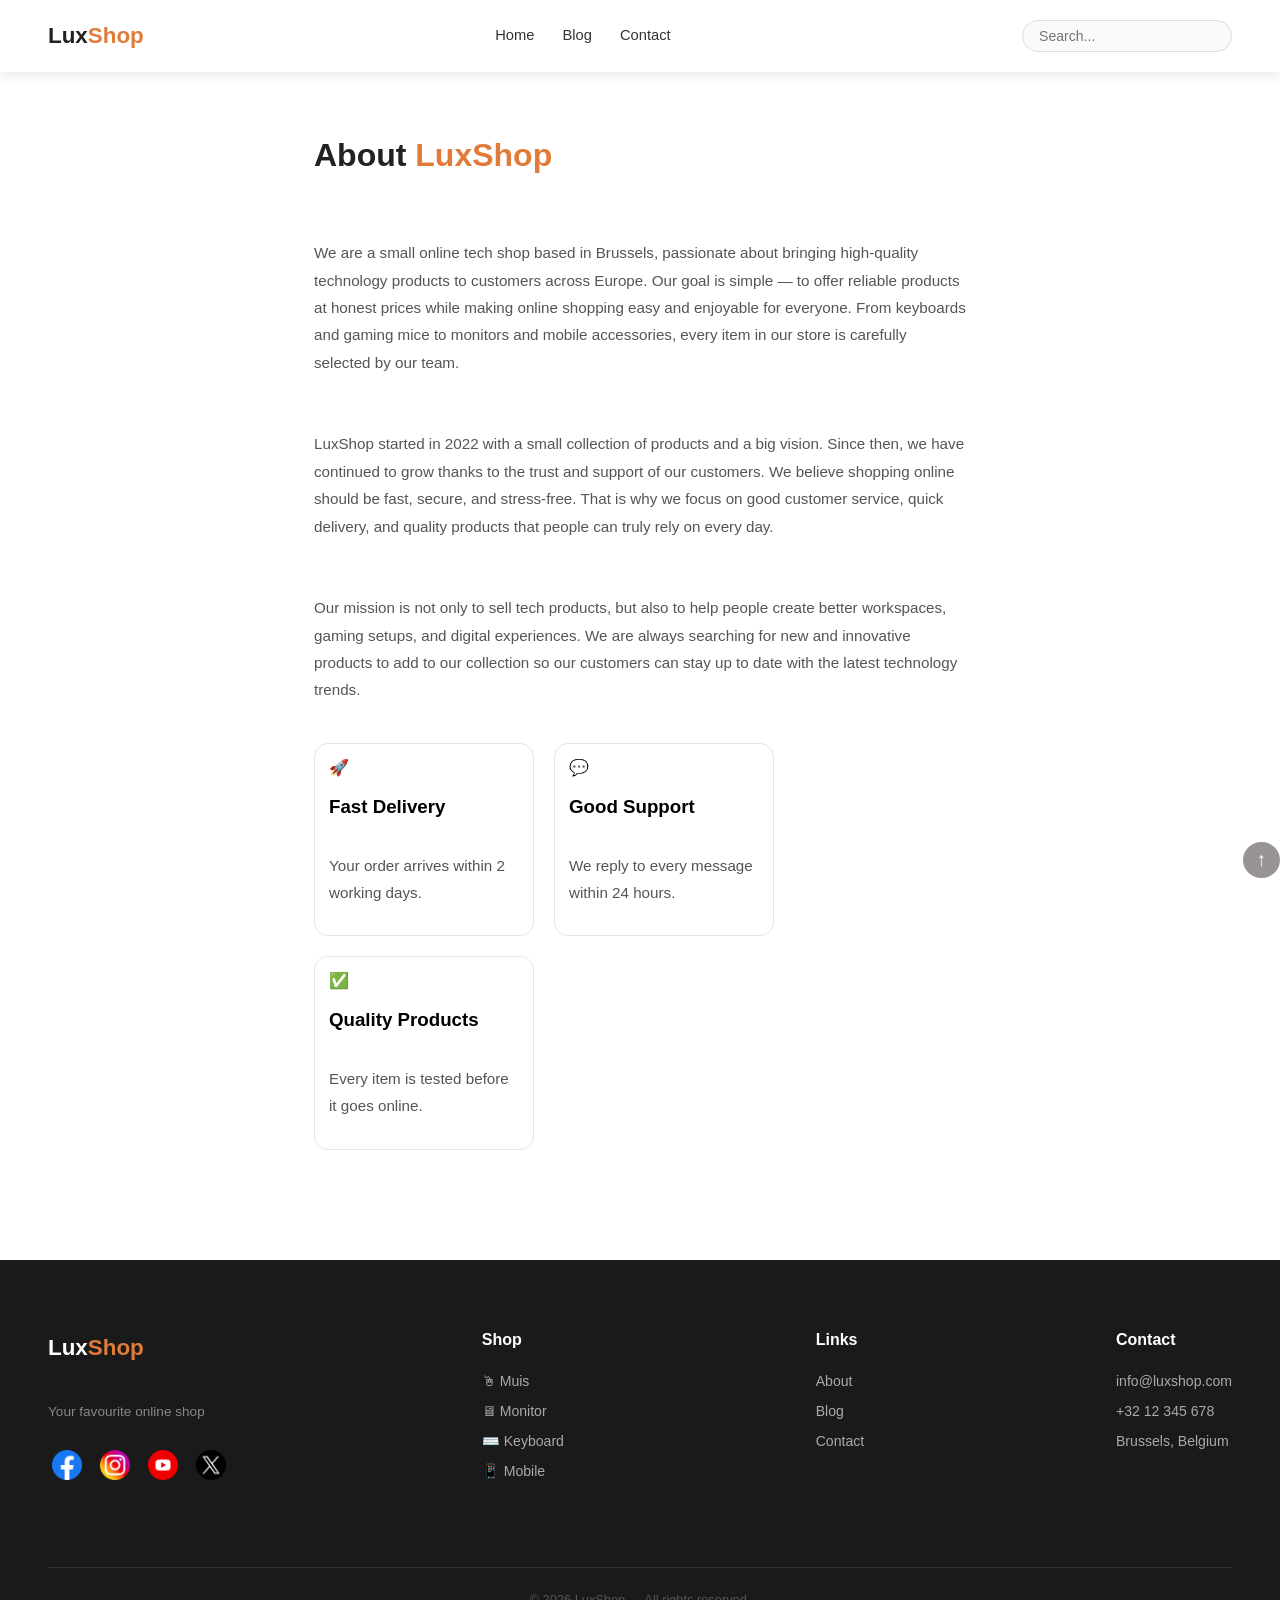
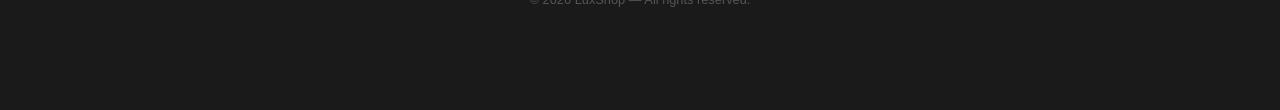
==== about.html @ 51828197 "last update" ====
<!DOCTYPE html>
<html lang="en">
<head>
    <meta charset="UTF-8">
    <meta name="viewport" content="width=device-width, initial-scale=1.0">
    <title>about</title>
    <link rel="stylesheet" href="CSS/EINDPRO.css">
</head>
<body>

   <header class="head">

        <a class="logo" href="EINDPROJECT.html">Lux<span>Shop</span></a>

        <nav class="menu">
           
            <a href="EINDPROJECT.html">Home</a>
            <a href="blog.html">Blog</a>
            <a href="contact.html">Contact</a>
        </nav>

        <div class="box">
            <input type="text" placeholder="Search..." />
          </div></header>

    
<section class="about">

  <h1>About <span>LuxShop</span></h1>

<p>
  We are a small online tech shop based in Brussels, passionate about bringing high-quality technology products to customers across Europe. Our goal is simple — to offer reliable products at honest prices while making online shopping easy and enjoyable for everyone. From keyboards and gaming mice to monitors and mobile accessories, every item in our store is carefully selected by our team.
</p>

<p>
  LuxShop started in 2022 with a small collection of products and a big vision. Since then, we have continued to grow thanks to the trust and support of our customers. We believe shopping online should be fast, secure, and stress-free. That is why we focus on good customer service, quick delivery, and quality products that people can truly rely on every day.
</p>

<p>
  Our mission is not only to sell tech products, but also to help people create better workspaces, gaming setups, and digital experiences. We are always searching for new and innovative products to add to our collection so our customers can stay up to date with the latest technology trends.
</p>

  <div class="cards">
    <div class="card">
      <span>🚀</span>
      <h3>Fast Delivery</h3>
      <p>Your order arrives within 2 working days.</p>
    </div>
    <div class="card">
      <span>💬</span>
      <h3>Good Support</h3>
      <p>We reply to every message within 24 hours.</p>
    </div>
    <div class="card">
      <span>✅</span>
      <h3>Quality Products</h3>
      <p>Every item is tested before it goes online.</p>
    </div>
  </div>

</section>


  <footer class="foot">

    <div class="fcol">
      <h1 class="flogo">Lux<span>Shop</span></h1>
      <p class="ftag">Your favourite online shop</p>
      <div class="srow">
        <a class="sicon" href="https://facebook.com">
          <img src="AFBEELDING/facebook.png"/>
        </a>
        <a class="sicon" href="https://instagram.com">
          <img src="AFBEELDING/social.png"/>
        </a>
        <a class="sicon" href="https://youtube.com">
          <img src="AFBEELDING/youtube.png"/>
        </a>
        <a class="sicon" href="https://x.com">
          <img src="AFBEELDING/twitter.png"/>
        </a>
      </div>
    </div>

    <div class="fcol">
      <h1 class="ftitle">Shop</h1>
      <a href="#">🖱 Muis</a>
      <a href="#">🖥 Monitor</a>
      <a href="#">⌨️ Keyboard</a>
      <a href="#">📱 Mobile</a>
    </div>

    <div class="fcol">
      <h1 class="ftitle">Links</h1>
      <a href="about.html">About</a>
      <a href="blog.html">Blog</a>
      <a href="contact.html">Contact</a>
    </div>

    <div class="fcol">
      <h1 class="ftitle">Contact</h1>
      <a href="mailto:info@luxshop.com">info@luxshop.com</a>
      <a href="tel:+3212345678">+32 12 345 678</a>
      <a href="#">Brussels, Belgium</a>
    </div>

    <div class="fbot">© 2026 LuxShop — All rights reserved.</div>

  </footer>

 <a href="#" class="top-btn">↑</a>

</body>
</html>
---- CSS/EINDPRO.css ----
/* ===========================
   RESET & BASE
=========================== */
html {
    box-sizing: border-box;
    scroll-behavior: smooth;
}

*,
*:before,
*:after {
    box-sizing: inherit;
}

body {
    margin: 0;
    padding: 0;
    font-family: 'Poppins', sans-serif;
}

/* ===========================
   SCROLL TO TOP BUTTON
=========================== */
.top-btn {
    position: fixed;
    bottom: 22px;
    right: 0px;
    background: #999393;
    color: white;
    width: 37px;
    height: 36px;
    border-radius: 50%;
    text-decoration: none;
    display: flex;
    align-items: center;
    justify-content: center;
    font-size: 19px;
    z-index: 100;
}



/* ===========================
   HEADER
=========================== */
.head {
    background: #fff;
    box-shadow: 0 4px 12px rgba(0, 0, 0, 0.09);
    padding: 20px 48px;
    display: flex;
    align-items: center;
    justify-content: space-between;
    flex-wrap: wrap;
    gap: 16px;
    position: fixed;
    width: 100%;
    top: 0;
    z-index: 200;
}

.logo {
    font-size: 1.4rem;
    font-weight: 600;
    color: #222;
    text-decoration: none;
}

.logo span {
    color: #e07b3a;
}

.menu {
    display: flex;
    align-items: center;
    gap: 28px;
    flex-wrap: wrap;
}

.menu a {
    text-decoration: none;
    color: #333;
    font-size: 0.92rem;
    font-weight: 500;
    border-bottom: 2px solid transparent;
}

.menu a:hover {
    color: #e07b3a;
    border-bottom-color: #e07b3a;
}

/* DROPDOWN */
.drop {
    display: flex;
    flex-direction: column;
    position: relative;
}

.drop summary {
    list-style: none;
    cursor: pointer;
    font-size: 0.92rem;
    font-weight: 500;
    color: #333;
    border-bottom: 2px solid transparent;
    white-space: nowrap;
}

.dlist {
    position: absolute;
    top: 30px;
    background: #fff;
    border: 1px solid #eee;
    border-radius: 8px;
    box-shadow: 0 6px 20px rgba(0, 0, 0, 0.09);
    min-width: 150px;
    padding: 0;
    list-style: none;
    z-index: 300;
}

.dlist a {
    display: block;
    padding: 9px 16px;
    font-size: 0.88rem;
    color: #333;
    text-decoration: none;
}

.dlist a:hover {
    background: #fff5ef;
    color: #e07b3a;
}

.add-basket-btn:hover {
    transform: scale(0.99);
}


/* SEARCH BOX */
.box input {
    border: 1.5px solid #ddd;
    border-radius: 50px;
    padding: 7px 16px;
    background: #fafafa;
    font-size: 0.88rem;
    outline: none;
}
.D-L {
    width: 52px;
    height: 28px;
    border-radius: 50px;
    background-color: #ddd;
    display: flex;
    justify-content: start;
    align-items: center;
    padding: 3px;
    cursor: pointer;
    transition: justify-content 0.3s ease;
}



.DL-click {
    width: 22px;
    height: 22px;
    background: white;
    border-radius: 50%;
    display: flex;
    align-items: center;
    justify-content: center;
    font-size: 13px;
 
}


/* BASKET BUTTON */
.basket {
    display: flex;
    align-items: center;
    gap: 6px;
    cursor: pointer;
    font-size: 0.92rem;
    font-weight: 500;
    color: #333;
    position: relative;
}

.basket:hover {
    color: #e07b3a;
}

.basket-count {
    background: #e07b3a;
    color: white;
    font-size: 0.72rem;
    font-weight: 600;
    border-radius: 50%;
    width: 20px;
    height: 20px;
    display: flex;
    align-items: center;
    justify-content: center;
}

/* ===========================
   BASKET PANEL
=========================== */
.Basket-pl {
    position: fixed;
    bottom: 0;
    right: -320px;
    width: 300px;
    height: 84vh;
    background: #ffffff;
    border-radius: 20px 20px 0 0;
    box-shadow: 0 0 25px rgba(0, 0, 0, 0.15);
    display: flex;
    flex-direction: column;
    z-index: 150;
    transition: right 0.3s ease;
}

.basket-header {
    padding: 16px 20px 8px;
    border-bottom: 1px solid #eee;
}

.basket-header h2 {
    margin: 0;
    font-size: 1rem;
    color: #222;
}

/* Scrollable products list */
.buy-producten {
    flex-grow: 1;
    flex-shrink: 1;
    flex-basis: 0%;
    overflow-y: auto;     /* ai */
  
    padding: 12px;
    display: flex;
    flex-direction: column;
    gap: 12px;
}

/* Each basket item */
.basket-item {
    display: flex;
    align-items: center;
    gap: 10px;
    background: #fafafa;
    border: 1px solid #eee;
    border-radius: 10px;
    padding: 8px;
}

.basket-item-img {
    width: 60px;
    height: 60px;
    object-fit: cover;
    border-radius: 8px;
    flex-shrink: 0;
}

.basket-item-info {
    flex: 1;
    min-width: 0;
}

.basket-item-name {
    font-size: 0.8rem;
    font-weight: 500;
    color: #1a1814;
    margin: 0 0 2px;
    white-space: nowrap;
    overflow: hidden;
    text-overflow: ellipsis;
}

.basket-item-price {
    font-size: 0.88rem;
    font-weight: 600;
    color: #e07b3a;
    margin: 0 0 6px;
}

/* Quantity controls */
.qty-controls {
    display: flex;
    align-items: center;
    gap: 6px;
}

.qty-btn {
    width: 24px;
    height: 24px;
    border: 1px solid #ddd;
    background: #fff;
    border-radius: 50%;
    font-size: 1rem;
    cursor: pointer;
    display: flex;
    align-items: center;
    justify-content: center;
    font-weight: 600;
    color: #333;
    line-height: 1;
}

.qty-btn:hover {
    background: #e07b3a;
    color: #fff;
    border-color: #e07b3a;
}

.qty-number {
    font-size: 0.88rem;
    font-weight: 600;
    min-width: 20px;
    text-align: center;
}

/* Trash button */
.trash-btn {
    background: none;
    border: none;
    cursor: pointer;
    font-size: 1rem;
    color: #aaa;
    padding: 4px;
    flex-shrink: 0;
}

.trash-btn:hover {
    color: #e53935;
}

/* Basket total */
.basket-total {
    padding: 10px 20px;
    font-size: 0.95rem;
    color: #333;
    border-top: 1px solid #eee;
    text-align: right;
}

.basket-total strong {
    color: #e07b3a;
    font-size: 1.1rem;
}

/* Bottom buttons */
.BtnBasket {
    display: flex;
}

.BtnBasket button {
    width: 50%;
    height: 52px;
    border: none;
    font-size: 0.9rem;
    font-weight: bold;
    cursor: pointer;
}

.button-close {
    background: #f1f1f1;
    color: #333;
}

.button-close:hover {
    background: #ddd;
}

.button-pay {
    background: #22c55e;
    color: white;
}

.button-pay:hover {
    background: #16a34a;
}

/* ===========================
   PRODUCT DETAIL OVERLAY
=========================== */
.detail-overlay {
    display: none;
    position: fixed;
    top: 0;
    left: 0;
    width: 100%;
    height: 100%;
    background: rgba(0, 0, 0, 0.5);
    z-index: 400;
    align-items: flex-start;
    justify-content: center;
    padding-top: 80px;
}

.detail-overlay.active {
    display: flex;
}

.detail-box {
    background: #fff;
    width: 90%;
    max-width: 800px;
    height: 30vh;
    min-height: 220px;
    border-radius: 16px;
    position: relative;
    overflow: hidden;
    display: flex;
}

.detail-close {
    position: absolute;
    top: 12px;
    right: 14px;
    background: #eee;
    border: none;
    border-radius: 50%;
    width: 30px;
    height: 30px;
    font-size: 0.9rem;
    cursor: pointer;
    z-index: 10;
    font-weight: bold;
    color: #333;
}

.detail-close:hover {
    background: #e07b3a;
    color: #fff;
}

.detail-content {
    display: flex;
    width: 100%;
    height: 100%;
}

.detail-img {
    width: 220px;
    height: 100%;
    object-fit: cover;
    flex-shrink: 0;
}

.detail-info {
    padding: 24px 20px;
    display: flex;
    flex-direction: column;
    gap: 8px;

    overflow-y: auto;
    /* ai */

}

.detail-model {
    font-size: 0.78rem;
    text-transform: uppercase;
    letter-spacing: 0.08em;
    color: #a09a92;
}

.detail-name {
    font-size: 1.1rem;
    font-weight: 600;
    color: #1a1814;
    margin: 0;
}

.detail-price {
    font-size: 1.3rem;
    font-weight: 600;
    color: #e07b3a;
    margin: 0;
}

.detail-desc {
    font-size: 0.85rem;
    color: #666;
    line-height: 1.7;
}

.detail-features {
    font-size: 0.83rem;
    color: #555;
    padding-left: 16px;
    margin: 0;
    line-height: 1.8;
}

/* ===========================
   PRODUCTS GRID
=========================== */
.s-muis {
    width: 100%;
    padding: 120px 48px 60px;
    display: flex;
    flex-direction: row;
    flex-wrap: wrap;
    gap: 20px;
    justify-content: center;
}

/* PRODUCT CARD */
.card {
    background: #fff;
    border-radius: 14px;
    border: 1px solid #e8e4de;
    width: 220px;
    padding: 14px;
    display: flex;
    flex-direction: column;
}

.card-img img {
    width: 100%;
    border-radius: 10px;
    height: 170px;
    object-fit: cover;
    display: block;
}

.card-body {
    display: flex;
    flex-direction: column;
    flex-grow: 1;
    flex-shrink: 1;
    flex-basis: 0%;
    padding-top: 10px;
}

.card-model {
    font-size: 11px;
    text-transform: uppercase;
    letter-spacing: 0.07em;
    color: #a09a92;
    margin: 0 0 4px;
}

.card-name {
    font-size: 14px;
    font-weight: 500;
    color: #1a1814;
    line-height: 1.35;
    margin-bottom: 8px;
    flex-grow: 1;
    flex-shrink: 1;
    flex-basis: 0%;
}

.card-price {
    font-size: 18px;
    font-weight: 500;
    color: #1a1814;
    margin-bottom: 10px;
}

/* Card buttons */
.card-buttons {
    display: flex;
    flex-direction: column;
    gap: 6px;
    margin-top: auto;
}

.btn {
    width: 100%;
    padding: 10px;
    font-family: 'Poppins', sans-serif;
    font-size: 13px;
    font-weight: 500;
    background: #1a1814;
    color: #fff;
    border: none;
    border-radius: 8px;
    cursor: pointer;
}

.btn:hover {
    background: #2e2a24;
}

.btn-details {
    width: 100%;
    padding: 8px;
    font-family: 'Poppins', sans-serif;
    font-size: 12px;
    font-weight: 500;
    background: #fff;
    color: #e07b3a;
    border: 1.5px solid #e07b3a;
    border-radius: 8px;
    cursor: pointer;
}

.btn-details:hover {
    background: #fff5ef;
}

/* ===========================
   FOOTER
=========================== */
.foot {
    background: #1a1a1a;
    min-height: 50vh;
    padding: 60px 48px;
    display: flex;
    flex-wrap: wrap;
    justify-content: space-between;
    gap: 40px;
}

.fcol {
    display: flex;
    flex-direction: column;
    gap: 14px;
}

.flogo {
    font-size: 1.4rem;
    font-weight: 600;
    color: #fff;
    text-decoration: none;
}

.flogo span {
    color: #e07b3a;
}

.ftag {
    font-size: 0.85rem;
    color: #888;
}

.ftitle {
    font-size: 1rem;
    font-weight: 600;
    color: #fff;
}

.fcol a {
    text-decoration: none;
    color: #aaa;
    font-size: 0.88rem;
}

.fcol a:hover {
    color: #e07b3a;
}

.srow {
    display: flex;
    flex-wrap: wrap;
    gap: 10px;
}

.sicon {
    width: 38px;
    height: 38px;
    border-radius: 8px;
    display: flex;
    align-items: center;
    justify-content: center;
    text-decoration: none;
}

.sicon img {
    width: 30px;
    height: 30px;
}

.sicon:hover {
    opacity: 0.8;
}

.fbot {
    width: 100%;
    border-top: 1px solid #333;
    padding-top: 24px;
    font-size: 0.8rem;
    color: #555;
    text-align: center;
}

/* ===========================
   ABOUT PAGE
=========================== */
.about {
    max-width: 700px;
    margin: 60px auto;
    padding: 50px 24px;
    display: flex;
    flex-direction: column;
    gap: 24px;
}

.about h1 {
    font-size: 2rem;
    font-weight: 600;
    color: #222;
}

.about h1 span {
    color: #e07b3a;
}

.about p {
    font-size: 0.95rem;
    color: #555;
    line-height: 1.8;
}

.cards {
    display: flex;
    flex-wrap: wrap;
    gap: 20px;
}

/* ===========================
   BLOG PAGE
=========================== */
.blog {
    max-width: 700px;
    margin: 0 auto;
    padding: 100px 24px;
    display: flex;
    flex-direction: column;
    gap: 24px;
}

.blog h1 {
    font-size: 2rem;
    font-weight: 600;
    color: #222;
}

.blog h1 span {
    color: #e07b3a;
}

.posts {
    display: flex;
    flex-wrap: wrap;
    gap: 20px;
}

.post {
    background: #fff;
    border-radius: 10px;
    padding: 24px;
    flex: 1;
    min-width: 180px;
    box-shadow: 0 2px 10px rgba(0, 0, 0, 0.06);
    display: flex;
    flex-direction: column;
    gap: 6px;
}

.post h3 {
    font-size: 0.95rem;
    font-weight: 600;
    color: #222;
}

.post p {
    font-size: 0.85rem;
    color: #777;
    line-height: 1.6;
}

.post a {
    color: #e07b3a;
    font-size: 0.85rem;
    text-decoration: none;
}

.post a:hover {
    text-decoration: underline;
}
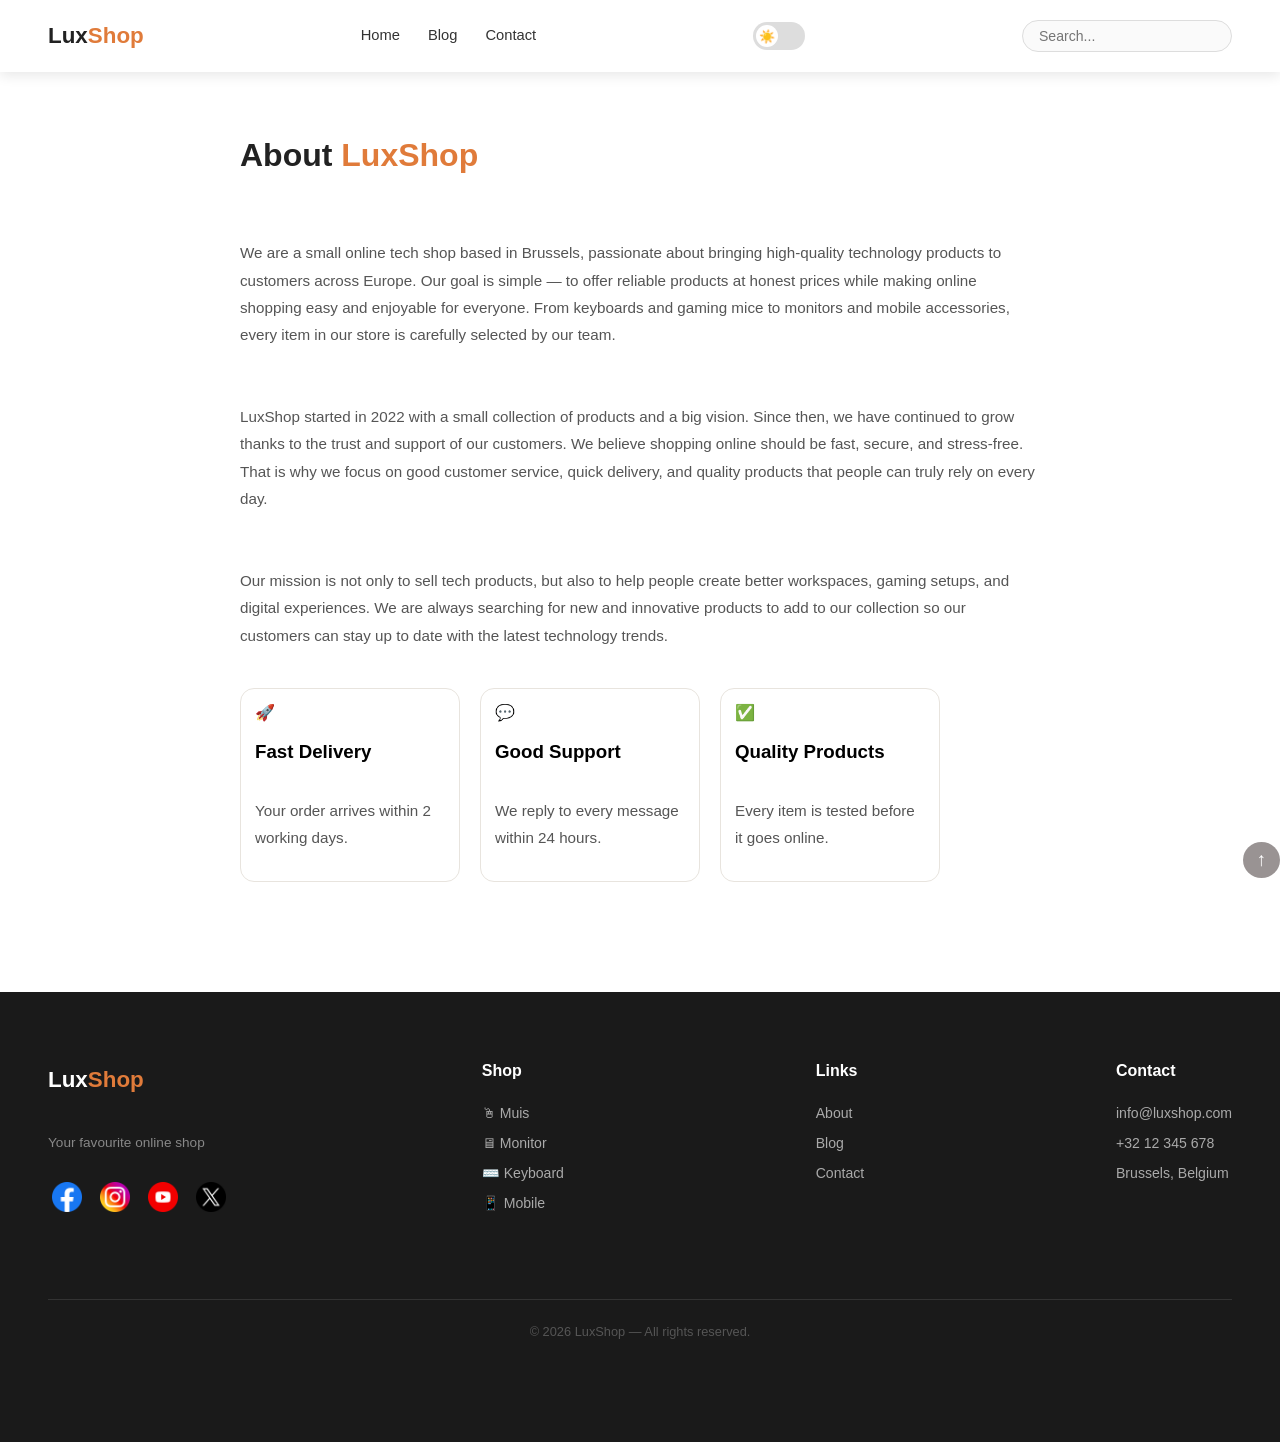
==== commit abfc536a: "dark en light mode bij gewerkt" ====
--- a/about.html
+++ b/about.html
@@ -1,64 +1,78 @@
 <!DOCTYPE html>
 <html lang="en">
+
 <head>
-    <meta charset="UTF-8">
-    <meta name="viewport" content="width=device-width, initial-scale=1.0">
-    <title>about</title>
-    <link rel="stylesheet" href="CSS/EINDPRO.css">
+  <meta charset="UTF-8">
+  <meta name="viewport" content="width=device-width, initial-scale=1.0">
+  <title>about</title>
+  <link rel="stylesheet" href="CSS/EINDPRO.css">
 </head>
+
 <body>
 
-   <header class="head">
+  <header class="head">
 
-        <a class="logo" href="EINDPROJECT.html">Lux<span>Shop</span></a>
+    <a class="logo" href="EINDPROJECT.html">Lux<span>Shop</span></a>
 
-        <nav class="menu">
-           
-            <a href="EINDPROJECT.html">Home</a>
-            <a href="blog.html">Blog</a>
-            <a href="contact.html">Contact</a>
-        </nav>
+    <nav class="menu">
 
-        <div class="box">
-            <input type="text" placeholder="Search..." />
-          </div></header>
+      <a href="EINDPROJECT.html">Home</a>
+      <a href="blog.html">Blog</a>
+      <a href="contact.html">Contact</a>
+    </nav>
+<div class="D-L">
+    <div class="DL-click">☀️</div>
+   </div>
+    <div class="box">
+      <input type="text" placeholder="Search..." />
+    </div>
+   
+  </header>
 
-    
-<section class="about">
 
-  <h1>About <span>LuxShop</span></h1>
+  <section class="about">
 
-<p>
-  We are a small online tech shop based in Brussels, passionate about bringing high-quality technology products to customers across Europe. Our goal is simple — to offer reliable products at honest prices while making online shopping easy and enjoyable for everyone. From keyboards and gaming mice to monitors and mobile accessories, every item in our store is carefully selected by our team.
-</p>
+    <h1>About <span>LuxShop</span></h1>
 
-<p>
-  LuxShop started in 2022 with a small collection of products and a big vision. Since then, we have continued to grow thanks to the trust and support of our customers. We believe shopping online should be fast, secure, and stress-free. That is why we focus on good customer service, quick delivery, and quality products that people can truly rely on every day.
-</p>
+    <p>
+      We are a small online tech shop based in Brussels, passionate about bringing high-quality technology products to
+      customers across Europe. Our goal is simple — to offer reliable products at honest prices while making online
+      shopping easy and enjoyable for everyone. From keyboards and gaming mice to monitors and mobile accessories, every
+      item in our store is carefully selected by our team.
+    </p>
 
-<p>
-  Our mission is not only to sell tech products, but also to help people create better workspaces, gaming setups, and digital experiences. We are always searching for new and innovative products to add to our collection so our customers can stay up to date with the latest technology trends.
-</p>
+    <p>
+      LuxShop started in 2022 with a small collection of products and a big vision. Since then, we have continued to
+      grow thanks to the trust and support of our customers. We believe shopping online should be fast, secure, and
+      stress-free. That is why we focus on good customer service, quick delivery, and quality products that people can
+      truly rely on every day.
+    </p>
 
-  <div class="cards">
-    <div class="card">
-      <span>🚀</span>
-      <h3>Fast Delivery</h3>
-      <p>Your order arrives within 2 working days.</p>
+    <p>
+      Our mission is not only to sell tech products, but also to help people create better workspaces, gaming setups,
+      and digital experiences. We are always searching for new and innovative products to add to our collection so our
+      customers can stay up to date with the latest technology trends.
+    </p>
+
+    <div class="cards">
+      <div class="card">
+        <span>🚀</span>
+        <h3>Fast Delivery</h3>
+        <p>Your order arrives within 2 working days.</p>
+      </div>
+      <div class="card">
+        <span>💬</span>
+        <h3>Good Support</h3>
+        <p>We reply to every message within 24 hours.</p>
+      </div>
+      <div class="card">
+        <span>✅</span>
+        <h3>Quality Products</h3>
+        <p>Every item is tested before it goes online.</p>
+      </div>
     </div>
-    <div class="card">
-      <span>💬</span>
-      <h3>Good Support</h3>
-      <p>We reply to every message within 24 hours.</p>
-    </div>
-    <div class="card">
-      <span>✅</span>
-      <h3>Quality Products</h3>
-      <p>Every item is tested before it goes online.</p>
-    </div>
-  </div>
 
-</section>
+  </section>
 
 
   <footer class="foot">
@@ -68,16 +82,16 @@
       <p class="ftag">Your favourite online shop</p>
       <div class="srow">
         <a class="sicon" href="https://facebook.com">
-          <img src="AFBEELDING/facebook.png"/>
+          <img src="AFBEELDING/facebook.png" />
         </a>
         <a class="sicon" href="https://instagram.com">
-          <img src="AFBEELDING/social.png"/>
+          <img src="AFBEELDING/social.png" />
         </a>
         <a class="sicon" href="https://youtube.com">
-          <img src="AFBEELDING/youtube.png"/>
+          <img src="AFBEELDING/youtube.png" />
         </a>
         <a class="sicon" href="https://x.com">
-          <img src="AFBEELDING/twitter.png"/>
+          <img src="AFBEELDING/twitter.png" />
         </a>
       </div>
     </div>
@@ -108,7 +122,8 @@
 
   </footer>
 
- <a href="#" class="top-btn">↑</a>
+  <a href="#" class="top-btn">↑</a>
 
 </body>
+
 </html>
--- a/CSS/EINDPRO.css
+++ b/CSS/EINDPRO.css
@@ -16,6 +16,88 @@
     margin: 0;
     padding: 0;
     font-family: 'Poppins', sans-serif;
+}
+
+/* ///////////////////////////////////// */
+/* /////////////D/L///////////////////  */
+/* ////////////////////////////////////*/
+.dark-mode {
+    background: #121212;
+    color: white;
+}
+
+.dark-mode .head {
+    background: #1e1e1e;
+    box-shadow: 0 4px 12px rgba(255,255,255,0.05);
+}
+
+.dark-mode .logo,
+.dark-mode .menu a,
+.dark-mode .basket,
+.dark-mode .drop summary {
+    color: #f0f0f0;
+}
+
+.dark-mode .card {
+    background: #1e1e1e;
+    border-color: #333;
+}
+
+.dark-mode .card-name,
+.dark-mode .card-price {
+    color: #f0f0f0;
+}
+
+.dark-mode .Basket-pl {
+    background: #1e1e1e;
+}
+
+.dark-mode .basket-header h2,
+.dark-mode .basket-item-name,
+.dark-mode .qty-number {
+    color: #f0f0f0;
+}
+
+.dark-mode .basket-item {
+    background: #2a2a2a;
+    border-color: #444;
+}
+
+.dark-mode .qty-btn {
+    background: #333;
+    border-color: #555;
+    color: #f0f0f0;
+}
+
+.dark-mode .detail-box {
+    background: #1e1e1e;
+}
+
+.dark-mode .detail-name,
+.dark-mode .detail-desc,
+.dark-mode .detail-features {
+    color: #ddd;
+}
+
+.dark-mode .dlist {
+    background: #1e1e1e;
+    border-color: #444;
+}
+
+.dark-mode .dlist a {
+    color: #f0f0f0;
+}
+
+.dark-mode .box input {
+    background: #333;
+    color: white;
+    border-color: #555;
+}
+
+
+.dark-mode .D-L {
+    background-color: #e07b3a;
+    justify-content: flex-end;
 }
 
 /* ===========================
@@ -38,8 +120,6 @@
     z-index: 100;
 }
 
-
-
 /* ===========================
    HEADER
 =========================== */
@@ -146,6 +226,7 @@
     font-size: 0.88rem;
     outline: none;
 }
+
 .D-L {
     width: 52px;
     height: 28px;
@@ -170,7 +251,7 @@
     align-items: center;
     justify-content: center;
     font-size: 13px;
- 
+
 }
 
 
@@ -237,8 +318,9 @@
     flex-grow: 1;
     flex-shrink: 1;
     flex-basis: 0%;
-    overflow-y: auto;     /* ai */
-  
+    overflow-y: auto;
+    /* ai */
+
     padding: 12px;
     display: flex;
     flex-direction: column;
@@ -398,7 +480,9 @@
     align-items: flex-start;
     justify-content: center;
     padding-top: 80px;
-}
+
+}
+
 
 .detail-overlay.active {
     display: flex;
@@ -412,8 +496,8 @@
     min-height: 220px;
     border-radius: 16px;
     position: relative;
-    overflow: hidden;
-    display: flex;
+    display: flex;
+    
 }
 
 .detail-close {
@@ -441,13 +525,13 @@
     display: flex;
     width: 100%;
     height: 100%;
+    justify-content: space-around;
 }
 
 .detail-img {
     width: 220px;
     height: 100%;
     object-fit: cover;
-    flex-shrink: 0;
 }
 
 .detail-info {
@@ -694,9 +778,9 @@
    ABOUT PAGE
 =========================== */
 .about {
-    max-width: 700px;
+    max-width: 800px;
     margin: 60px auto;
-    padding: 50px 24px;
+    padding: 50px 0px;
     display: flex;
     flex-direction: column;
     gap: 24px;
@@ -784,4 +868,129 @@
 
 .post a:hover {
     text-decoration: underline;
+}
+
+/* ===========================
+   crud page
+=========================== */
+
+.crud-html {
+    display: flex;
+    min-height: 100vh;
+}
+
+
+.product-toevogen {
+    width: 40%;
+    position: fixed;
+    left: 0;
+    top: 0;
+    height: 100vh;
+    padding: 25px;
+    box-sizing: border-box;
+    background: linear-gradient(180deg, #e07b3a, #e07b3a);
+    color: white;
+    overflow-y: auto;
+    box-shadow: 4px 0 15px rgba(0, 0, 0, 0.15);
+}
+
+.product-toevogen h1,
+.product-toevogen h2 {
+    text-align: center;
+    margin-bottom: 20px;
+}
+
+.product-toevogen p {
+    margin-bottom: 15px;
+}
+
+.product-toevogen input {
+    width: 100%;
+    padding: 10px;
+    border-radius: 8px;
+    margin-top: 5px;
+}
+
+.product-toevogen button {
+    padding: 10px 18px;
+    border: none;
+    border-radius: 8px;
+    cursor: pointer;
+    font-weight: bold;
+    transition: 0.3s;
+}
+
+#opslaanKnop {
+    background: white;
+    color: #e07b3a;
+}
+
+#opslaanKnop:hover {
+    background: #f0f0f0;
+    transform: translateY(-2px);
+}
+
+#annuleerKnop {
+    background: rgba(255, 255, 255, 0.2);
+    color: white;
+}
+
+#annuleerKnop:hover {
+    background: rgba(255, 255, 255, 0.35);
+}
+
+.product-tonen {
+    margin-left: 20%;
+    width: 80%;
+    padding: 30px;
+}
+
+.product-tonen h2 {
+    color: #e07b3a;
+    margin-bottom: 25px;
+    text-align: center;
+}
+
+
+#productenLijst {
+    display: flex;
+    flex-wrap: wrap;
+    gap: 20px;
+    list-style: none;
+    padding: 0;
+    justify-content: end;
+
+}
+
+/* Card */
+#productenLijst li {
+    display: flex;
+    flex-direction: column;
+    width: 260px;
+    background: white;
+    border-radius: 15px;
+    padding: 15px;
+    box-shadow: 0 4px 12px rgba(0, 0, 0, 0.12);
+    transition: 0.3s;
+    border-top: 5px solid #e07b3a;
+    flex-basis: 70%;
+}
+
+#productenLijst li:hover {
+    transform: translateY(-5px);
+    box-shadow: 0 8px 20px rgba(0, 0, 0, 0.18);
+}
+
+#productenLijst button {
+    margin-top: 10px;
+    padding: 8px 12px;
+    border: none;
+    border-radius: 6px;
+    cursor: pointer;
+    font-weight: bold;
+}
+
+#productenLijst button {
+    background: #e07b3a;
+    color: white;
 }
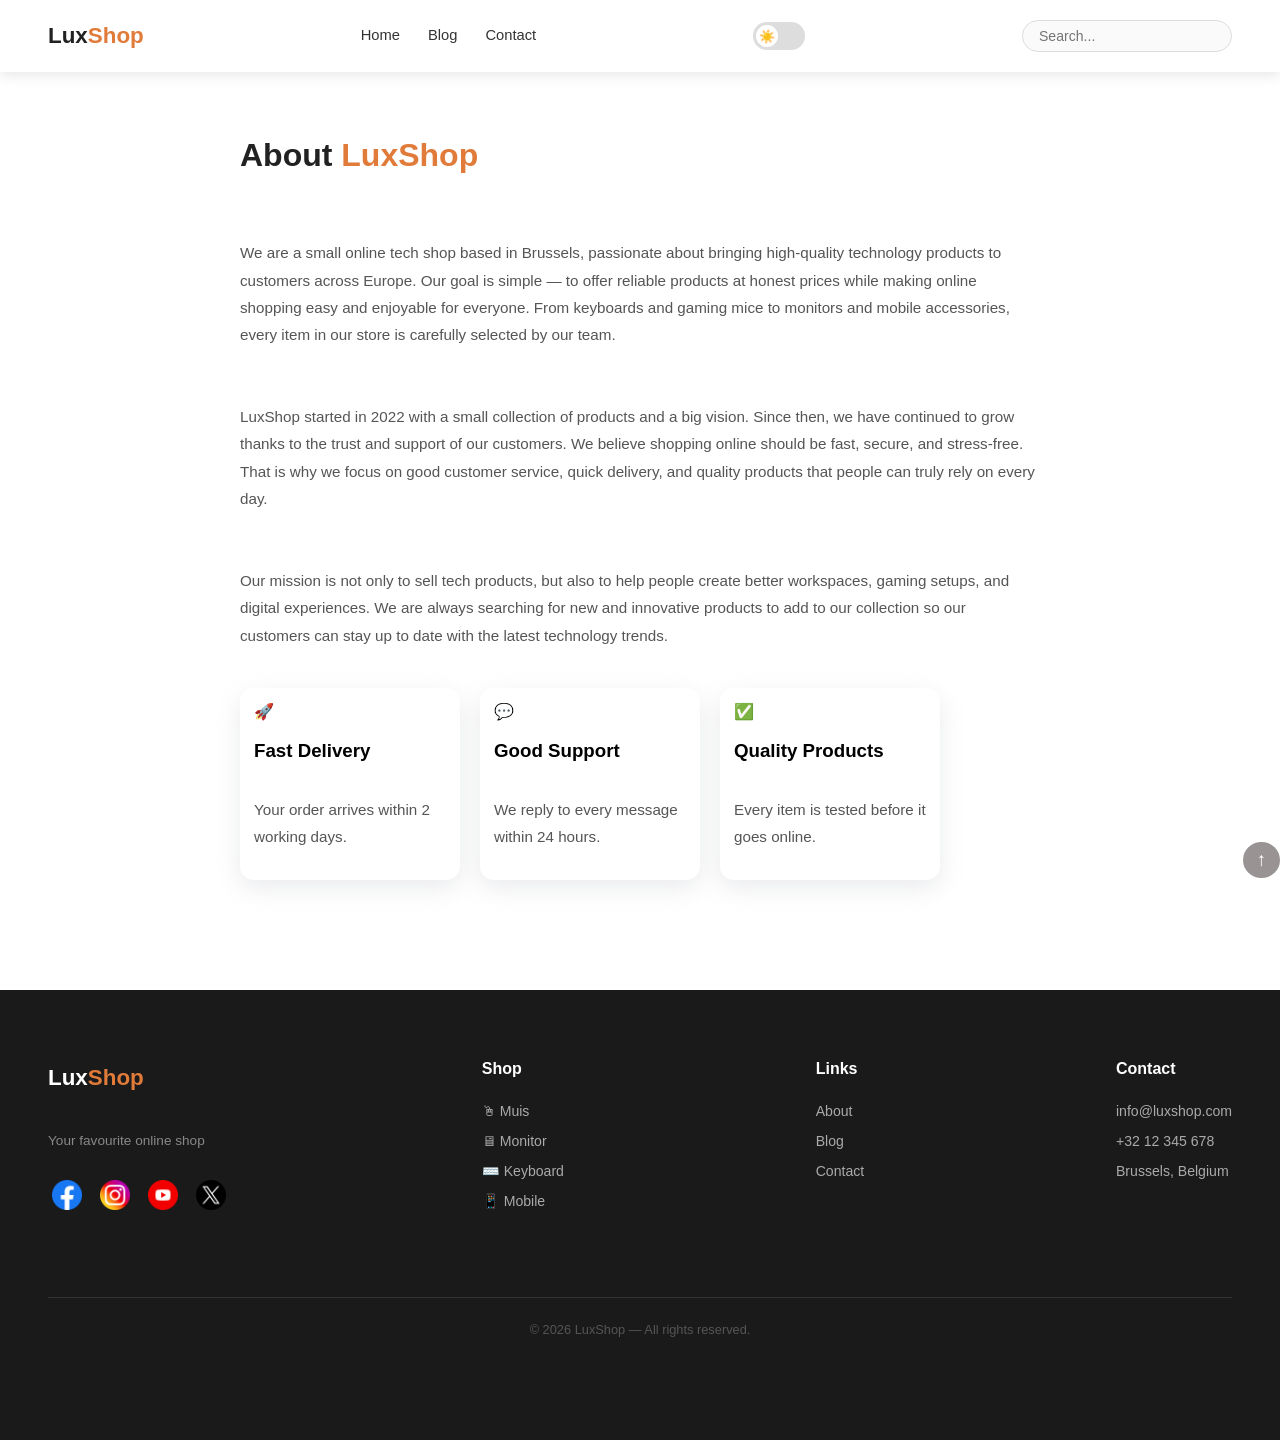
==== commit 2520d34e: "product img + contact page bij gewerkt" ====
--- a/about.html
+++ b/about.html
@@ -16,7 +16,7 @@
 
     <nav class="menu">
 
-      <a href="EINDPROJECT.html">Home</a>
+      <a href="index.html">Home</a>
       <a href="blog.html">Blog</a>
       <a href="contact.html">Contact</a>
     </nav>
--- a/CSS/EINDPRO.css
+++ b/CSS/EINDPRO.css
@@ -28,7 +28,7 @@
 
 .dark-mode .head {
     background: #1e1e1e;
-    box-shadow: 0 4px 12px rgba(255,255,255,0.05);
+    box-shadow: 0 4px 12px rgba(255, 255, 255, 0.05);
 }
 
 .dark-mode .logo,
@@ -316,11 +316,7 @@
 /* Scrollable products list */
 .buy-producten {
     flex-grow: 1;
-    flex-shrink: 1;
-    flex-basis: 0%;
     overflow-y: auto;
-    /* ai */
-
     padding: 12px;
     display: flex;
     flex-direction: column;
@@ -437,6 +433,8 @@
 .BtnBasket {
     display: flex;
 }
+
+
 
 .BtnBasket button {
     width: 50%;
@@ -494,10 +492,9 @@
     max-width: 800px;
     height: 30vh;
     min-height: 220px;
-    border-radius: 16px;
     position: relative;
     display: flex;
-    
+
 }
 
 .detail-close {
@@ -535,13 +532,13 @@
 }
 
 .detail-info {
+    flex-grow: 1;
     padding: 24px 20px;
     display: flex;
     flex-direction: column;
     gap: 8px;
-
     overflow-y: auto;
-    /* ai */
+    
 
 }
 
@@ -597,7 +594,7 @@
 .card {
     background: #fff;
     border-radius: 14px;
-    border: 1px solid #e8e4de;
+    box-shadow: rgba(149, 157, 165, 0.2) 0px 8px 24px;
     width: 220px;
     padding: 14px;
     display: flex;
@@ -616,8 +613,6 @@
     display: flex;
     flex-direction: column;
     flex-grow: 1;
-    flex-shrink: 1;
-    flex-basis: 0%;
     padding-top: 10px;
 }
 
@@ -635,9 +630,6 @@
     color: #1a1814;
     line-height: 1.35;
     margin-bottom: 8px;
-    flex-grow: 1;
-    flex-shrink: 1;
-    flex-basis: 0%;
 }
 
 .card-price {
@@ -972,7 +964,6 @@
     padding: 15px;
     box-shadow: 0 4px 12px rgba(0, 0, 0, 0.12);
     transition: 0.3s;
-    border-top: 5px solid #e07b3a;
     flex-basis: 70%;
 }
 
@@ -993,4 +984,213 @@
 #productenLijst button {
     background: #e07b3a;
     color: white;
+}
+
+
+
+
+
+
+
+/* //////////////////////////////////// */
+/* //////////Contact page/////////// */
+/* //////////////////////////////////// */
+
+
+
+.page {
+    max-width: 700px;
+    margin: 0 auto;
+    padding: 2rem 1rem;
+}
+
+/* Header */
+.header {
+    text-align: center;
+    margin-bottom: 2.5rem;
+}
+
+.header h1 {
+    font-size: 28px;
+    font-weight: 500;
+    color: #FF6B00;
+    margin-bottom: 0.5rem;
+}
+
+.header p {
+    font-size: 15px;
+    color: #aaa;
+}
+
+
+.contact-wrapper {
+    display: flex;
+    gap: 2rem;
+    flex-wrap: wrap;
+}
+
+
+.contact-info {
+    min-width: 200px;
+    display: flex;
+    flex-direction: column;
+    gap: 1.2rem;
+}
+
+.info-card {
+    display: flex;
+    align-items: center;
+    gap: 14px;
+    background: #1a1a1a;
+    border: 0.5px solid #333;
+    border-radius: 10px;
+    padding: 1rem 1.2rem;
+}
+
+.info-icon {
+    width: 40px;
+    height: 40px;
+    border-radius: 8px;
+    background: #FF6B00;
+    display: flex;
+    align-items: center;
+    justify-content: center;
+}
+
+.info-icon i {
+    font-size: 18px;
+    color: #fff;
+}
+
+.info-text p:first-child {
+    font-size: 12px;
+    color: #888;
+    margin-bottom: 2px;
+}
+
+.info-text p:last-child {
+    font-size: 14px;
+    font-weight: 500;
+    color: #f0f0f0;
+}
+
+/* Form column */
+.contact-form {
+    flex-grow: 1;
+    flex-basis: 0%;
+    min-width: 260px;
+    background: #1a1a1a;
+    border: 0.5px solid #333;
+    border-radius: 10px;
+    padding: 1.5rem;
+    display: flex;
+    flex-direction: column;
+    gap: 1rem;
+}
+
+.form-row {
+    display: flex;
+    gap: 1rem;
+    flex-wrap: wrap;
+}
+
+.form-group {
+    flex-basis: 0%;
+    min-width: 120px;
+    display: flex;
+    flex-direction: column;
+    gap: 6px;
+}
+
+.form-group label {
+    font-size: 13px;
+    color: #aaa;
+}
+
+.form-group input,
+.form-group textarea,
+.form-group select {
+    background: #111;
+    border: 0.5px solid #444;
+    border-radius: 8px;
+    color: #f0f0f0;
+    font-size: 14px;
+    padding: 10px 12px;
+    font-family: sans-serif;
+    transition: border-color 0.2s;
+    width: 100%;
+}
+
+.form-group input:focus,
+.form-group textarea:focus,
+.form-group select:focus {
+    border-color: #FF6B00;
+}
+
+.form-group textarea {
+    resize: none;
+    min-height: 100px;
+}
+
+.form-group select option {
+    background: #1a1a1a;
+}
+
+/* Submit button */
+.submit-btn {
+    background: #FF6B00;
+    color: #fff;
+    border: none;
+    border-radius: 8px;
+    padding: 12px;
+    font-size: 15px;
+    font-weight: 500;
+    cursor: pointer;
+    display: flex;
+    align-items: center;
+    justify-content: center;
+    gap: 8px;
+    font-family: sans-serif;
+}
+
+.submit-btn:focus {
+    background: #e05e00;
+    transform: scale(0.9);
+}
+
+.submit-btn i {
+    font-size: 17px;
+}
+
+/*  
+    /* Success message */
+.success-msg {
+    display: none;
+    text-align: center;
+    color: #4caf50;
+    font-size: 14px;
+    margin-top: 0.5rem;
+}
+
+*/
+
+/* Social icons */
+.social-row {
+    display: flex;
+    justify-content: center;
+    gap: 1rem;
+    margin-top: 2rem;
+}
+
+.social-btn {
+    width: 42px;
+    height: 42px;
+    border-radius: 8px;
+    background: #1a1a1a;
+    border: 0.5px solid #333;
+    display: flex;
+    align-items: center;
+    justify-content: center;
+    cursor: pointer;
+
 }
